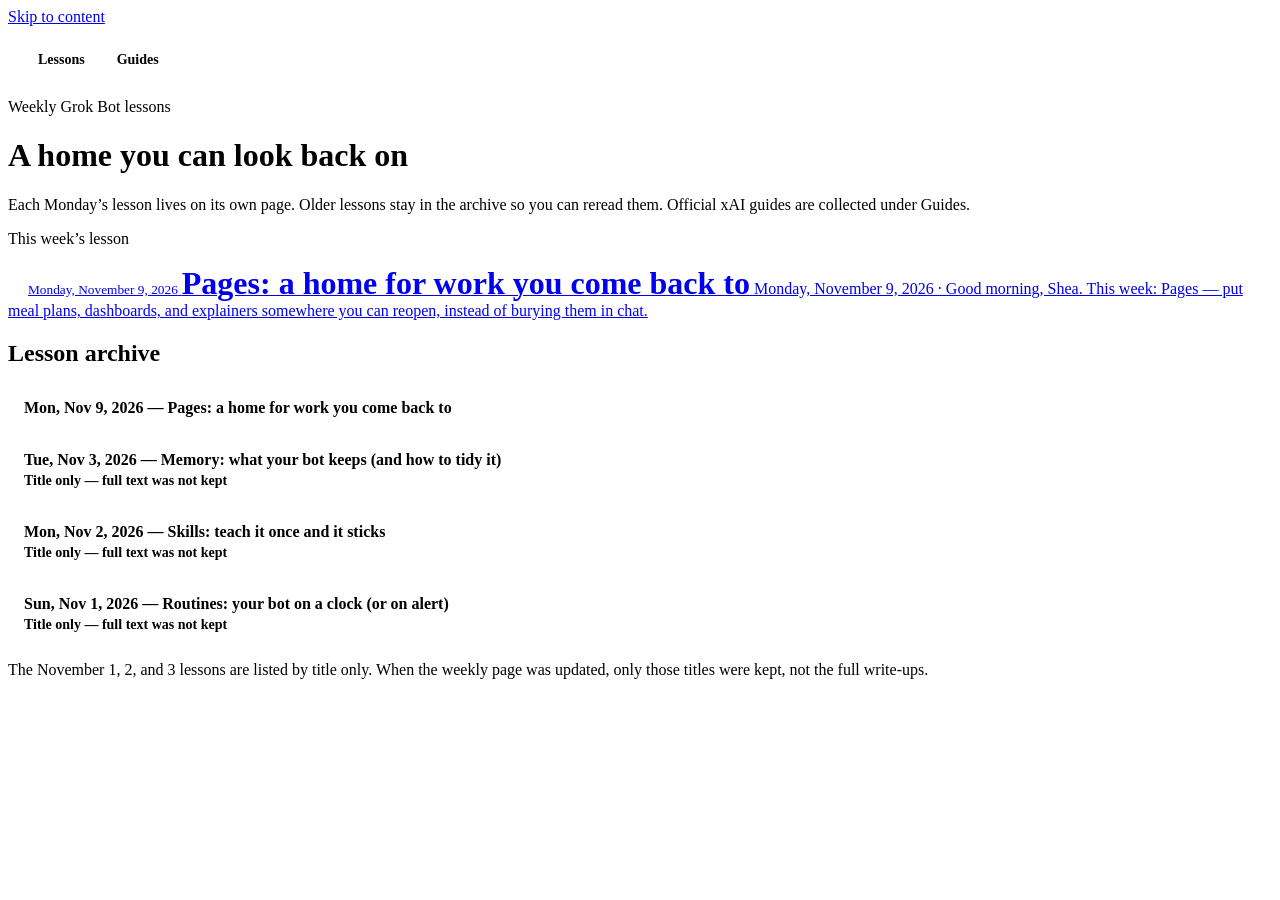
==== index.html @ fba918f9 "Move grok-lessons out of workout-app into its own repo" ====
<!doctype html>
<html lang="en">
<head>
<meta charset="utf-8">
<meta name="viewport" content="width=device-width, initial-scale=1">
<meta name="theme-color" content="#f4efe6" media="(prefers-color-scheme: light)">
<meta name="theme-color" content="#161310" media="(prefers-color-scheme: dark)">
<meta name="color-scheme" content="light dark">
<meta name="description" content="Archive of weekly Grok Bot lessons, newest first.">
<title>Grok Bot weekly lessons</title>
<link rel="icon" href="shelf/favicon.svg" type="image/svg+xml">
<link rel="preconnect" href="https://fonts.googleapis.com">
<link rel="preconnect" href="https://fonts.gstatic.com" crossorigin>
<link href="https://fonts.googleapis.com/css2?family=Caveat:wght@600;700&family=Cinzel:wght@600;700&family=Nunito:wght@400;600;700;800&family=Playfair+Display:ital,wght@0,700;0,900;1,700&display=swap" rel="stylesheet">
<link rel="stylesheet" href="shelf/base.css">
<link rel="stylesheet" href="shelf/doc.css">
<link rel="stylesheet" href="lessons.css">
<script src="shelf/theme-init.js"></script>
</head>
<body data-root="./">
<a class="skip" href="#main">Skip to content</a>
<nav class="local-nav wrap" aria-label="Lessons and guides"><a href="./" aria-current="page">Lessons</a><a href="guides/">Guides</a></nav>

<main>
  <header class="wrap hero-block" id="main">
    <p class="kicker">Weekly Grok Bot lessons</p>
    <h1>A home you can look back on</h1>
    <p class="lede">Each Monday’s lesson lives on its own page. Older lessons stay in the archive so you can reread them. Official xAI guides are collected under Guides.</p>
  </header>
  <section class="wrap block">
    <p class="kicker">This week’s lesson</p>
    <a class="link-card latest" href="2026-11-09/">
      <small>Monday, November 9, 2026</small>
      <strong>Pages: a home for work you come back to</strong>
      <span>Monday, November 9, 2026 · Good morning, Shea. This week: Pages — put meal plans, dashboards, and explainers somewhere you can reopen, instead of burying them in chat.</span>
    </a>
  </section>
  <section class="wrap block">
    <h2>Lesson archive</h2>
    <ol class="archive-list">
      <li><a href="2026-11-09/"><time datetime="2026-11-09">Mon, Nov 9, 2026</time> — Pages: a home for work you come back to</a></li><li><a href="2026-11-03/"><time datetime="2026-11-03">Tue, Nov 3, 2026</time> — Memory: what your bot keeps (and how to tidy it)</a> <span class="meta">Title only — full text was not kept</span></li><li><a href="2026-11-02/"><time datetime="2026-11-02">Mon, Nov 2, 2026</time> — Skills: teach it once and it sticks</a> <span class="meta">Title only — full text was not kept</span></li><li><a href="2026-11-01/"><time datetime="2026-11-01">Sun, Nov 1, 2026</time> — Routines: your bot on a clock (or on alert)</a> <span class="meta">Title only — full text was not kept</span></li>
    </ol>
    <p class="prose">The November 1, 2, and 3 lessons are listed by title only. When the weekly page was updated, only those titles were kept, not the full write-ups.</p>
  </section>
</main>

<script type="module" src="shelf/nav.js"></script>
</body>
</html>
---- lessons.css ----
.local-nav { display:flex; gap:8px; padding:12px 18px 0; }
.local-nav a {
  display:inline-flex; align-items:center; min-height:36px; padding:4px 12px;
  border-radius:999px; text-decoration:none; color:var(--ink); font-weight:800; font-size:14px;
  border:1.5px solid var(--line); background:var(--card);
}
.local-nav a[aria-current="page"] { background:var(--ink); color:var(--paper); border-color:var(--ink); }
.latest { gap:8px; padding:18px 20px; }
.latest strong { font-family:var(--display); font-size:clamp(22px,4vw,32px); line-height:1.2; }
.archive-list { list-style:none; margin:0; padding:0; display:grid; gap:10px; }
.archive-list li {
  background:var(--card); border:1.5px solid var(--line); border-radius:16px; padding:12px 16px;
}
.archive-list a { color:var(--ink); text-decoration:none; font-weight:700; }
.archive-list a:hover { color:var(--sky); }
.archive-list .meta { display:block; margin-top:4px; color:var(--soft); font-weight:700; font-size:14px; }
.prompt {
  margin:8px 0 0; padding:12px 14px; white-space:pre-wrap; overflow-wrap:anywhere;
  font: 15px/1.5 ui-monospace, SFMono-Regular, Menlo, Consolas, monospace;
  background:var(--paper-2); border-radius:12px; border:1.5px solid var(--line);
}
.guides-group { margin: 0 0 28px; }
.guides-group h2 { margin-bottom: 8px; }
.guide-table td, .guide-table th { font-size: 15px; }
.note-box { margin: 0 0 18px; }
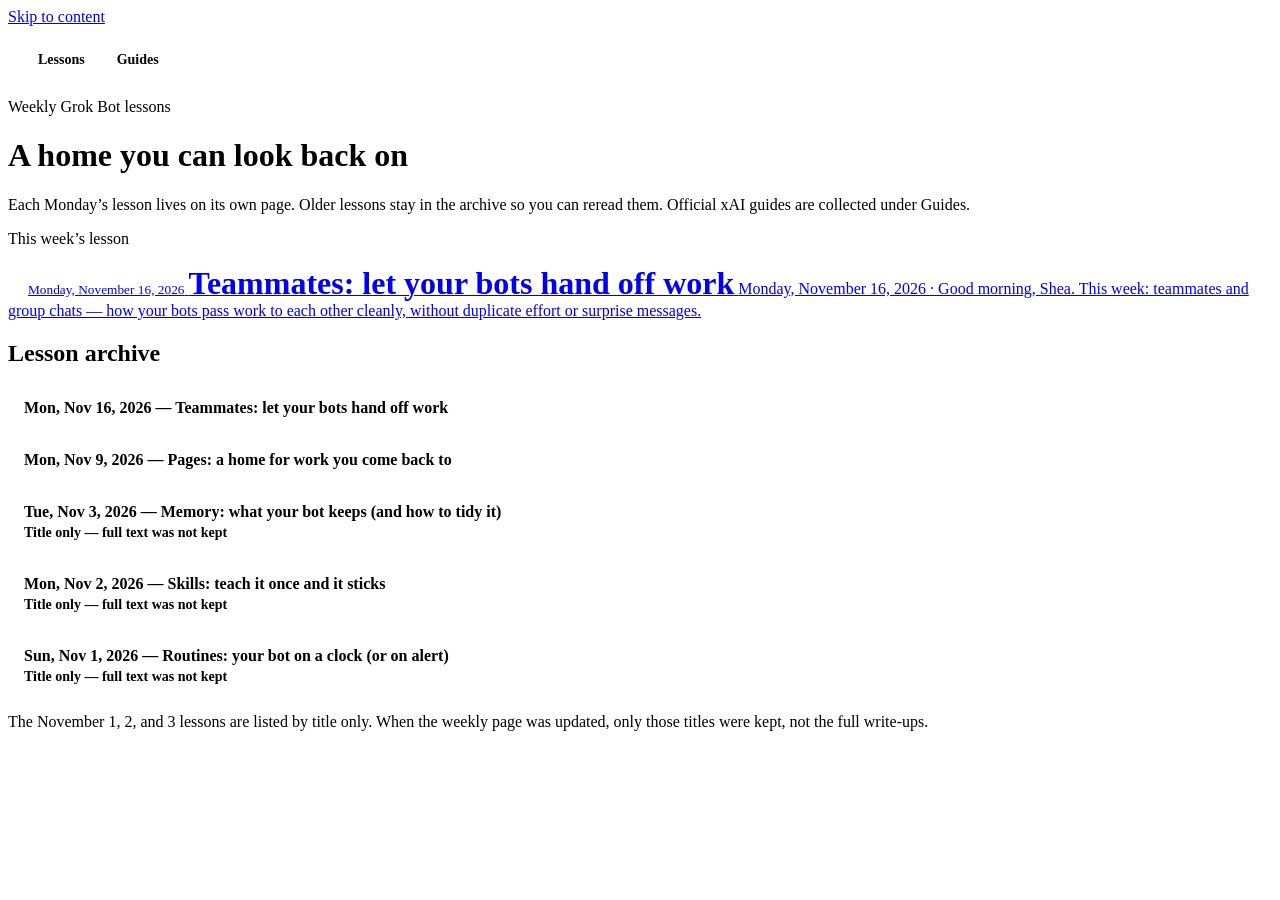
==== commit 70c42c0c: "Add Nov 16, 2026 lesson: Teammates; add 6 new official guides" ====
--- a/index.html
+++ b/index.html
@@ -29,16 +29,16 @@
   </header>
   <section class="wrap block">
     <p class="kicker">This week’s lesson</p>
-    <a class="link-card latest" href="2026-11-09/">
-      <small>Monday, November 9, 2026</small>
-      <strong>Pages: a home for work you come back to</strong>
-      <span>Monday, November 9, 2026 · Good morning, Shea. This week: Pages — put meal plans, dashboards, and explainers somewhere you can reopen, instead of burying them in chat.</span>
+    <a class="link-card latest" href="2026-11-16/">
+      <small>Monday, November 16, 2026</small>
+      <strong>Teammates: let your bots hand off work</strong>
+      <span>Monday, November 16, 2026 · Good morning, Shea. This week: teammates and group chats — how your bots pass work to each other cleanly, without duplicate effort or surprise messages.</span>
     </a>
   </section>
   <section class="wrap block">
     <h2>Lesson archive</h2>
     <ol class="archive-list">
-      <li><a href="2026-11-09/"><time datetime="2026-11-09">Mon, Nov 9, 2026</time> — Pages: a home for work you come back to</a></li><li><a href="2026-11-03/"><time datetime="2026-11-03">Tue, Nov 3, 2026</time> — Memory: what your bot keeps (and how to tidy it)</a> <span class="meta">Title only — full text was not kept</span></li><li><a href="2026-11-02/"><time datetime="2026-11-02">Mon, Nov 2, 2026</time> — Skills: teach it once and it sticks</a> <span class="meta">Title only — full text was not kept</span></li><li><a href="2026-11-01/"><time datetime="2026-11-01">Sun, Nov 1, 2026</time> — Routines: your bot on a clock (or on alert)</a> <span class="meta">Title only — full text was not kept</span></li>
+      <li><a href="2026-11-16/"><time datetime="2026-11-16">Mon, Nov 16, 2026</time> — Teammates: let your bots hand off work</a></li><li><a href="2026-11-09/"><time datetime="2026-11-09">Mon, Nov 9, 2026</time> — Pages: a home for work you come back to</a></li><li><a href="2026-11-03/"><time datetime="2026-11-03">Tue, Nov 3, 2026</time> — Memory: what your bot keeps (and how to tidy it)</a> <span class="meta">Title only — full text was not kept</span></li><li><a href="2026-11-02/"><time datetime="2026-11-02">Mon, Nov 2, 2026</time> — Skills: teach it once and it sticks</a> <span class="meta">Title only — full text was not kept</span></li><li><a href="2026-11-01/"><time datetime="2026-11-01">Sun, Nov 1, 2026</time> — Routines: your bot on a clock (or on alert)</a> <span class="meta">Title only — full text was not kept</span></li>
     </ol>
     <p class="prose">The November 1, 2, and 3 lessons are listed by title only. When the weekly page was updated, only those titles were kept, not the full write-ups.</p>
   </section>
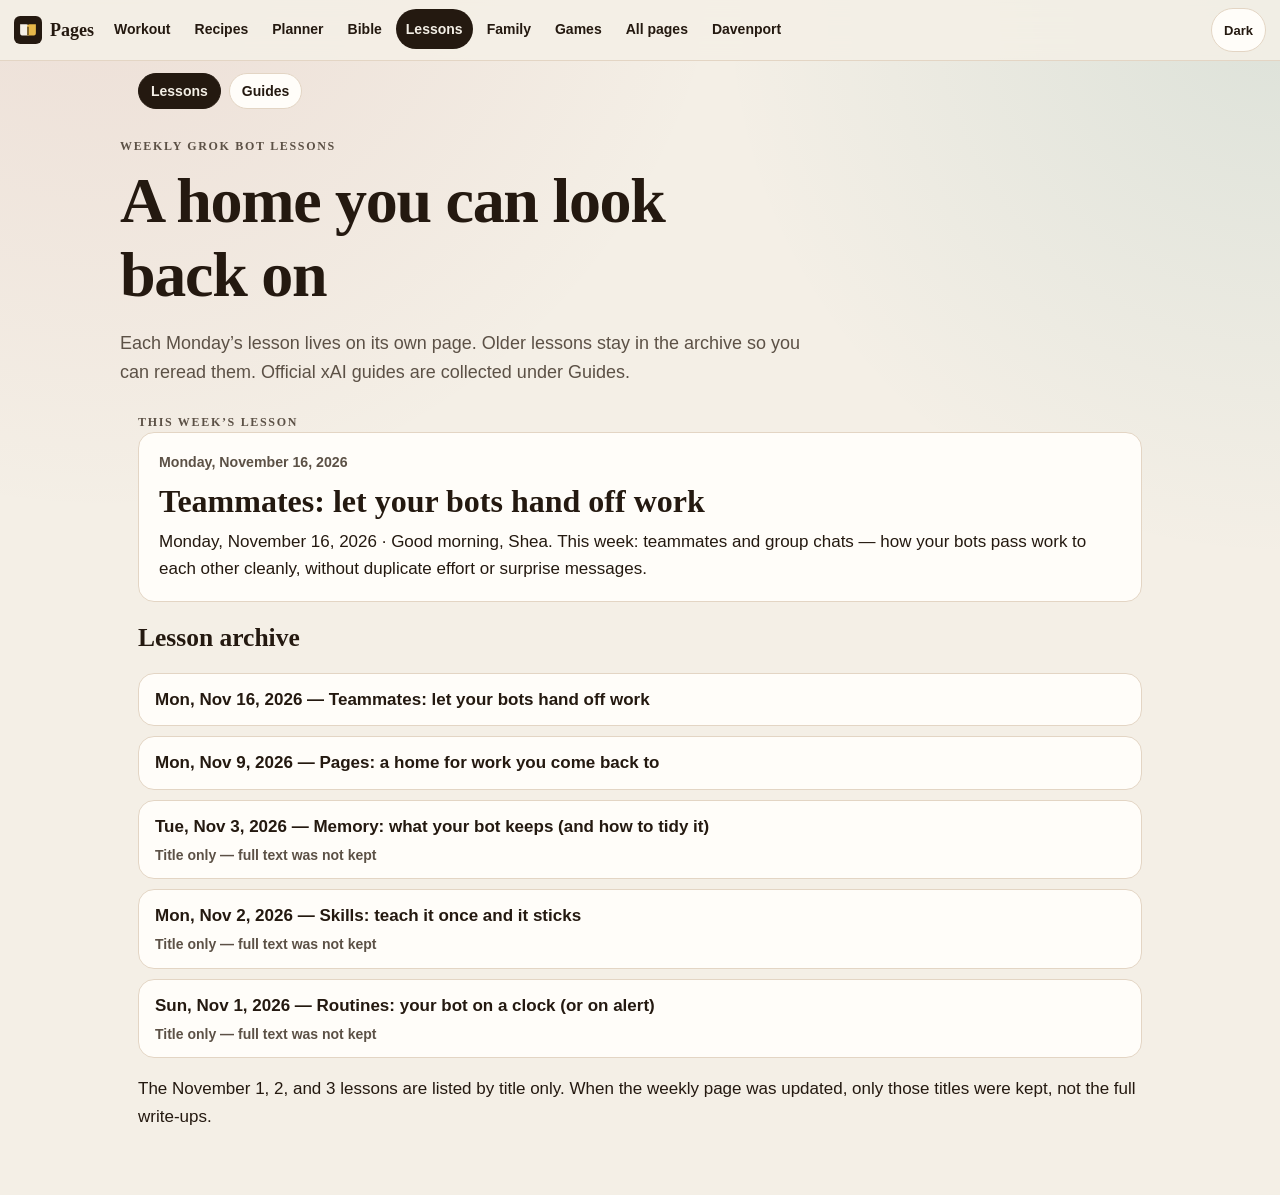
==== commit 18d75b66: "Align the lesson site with current web guidance. Keep the existing colors, type, and home-page layou" ====
--- a/index.html
+++ b/index.html
@@ -2,10 +2,13 @@
 <html lang="en">
 <head>
 <meta charset="utf-8">
-<meta name="viewport" content="width=device-width, initial-scale=1">
+<meta name="viewport" content="width=device-width, initial-scale=1, viewport-fit=cover">
 <meta name="theme-color" content="#f4efe6" media="(prefers-color-scheme: light)">
 <meta name="theme-color" content="#161310" media="(prefers-color-scheme: dark)">
 <meta name="color-scheme" content="light dark">
+<script>
+try{var t=localStorage.getItem("shelf-theme");if(t==="light"||t==="dark")document.querySelector('meta[name="color-scheme"]').content=t;}catch(e){}
+</script>
 <meta name="description" content="Archive of weekly Grok Bot lessons, newest first.">
 <title>Grok Bot weekly lessons</title>
 <link rel="icon" href="shelf/favicon.svg" type="image/svg+xml">
@@ -15,20 +18,24 @@
 <link rel="stylesheet" href="shelf/base.css">
 <link rel="stylesheet" href="shelf/doc.css">
 <link rel="stylesheet" href="lessons.css">
-<script src="shelf/theme-init.js"></script>
 </head>
 <body data-root="./">
-<a class="skip" href="#main">Skip to content</a>
-<nav class="local-nav wrap" aria-label="Lessons and guides"><a href="./" aria-current="page">Lessons</a><a href="guides/">Guides</a></nav>
+<a class="skip" href="#content">Skip to content</a>
+<header class="site">
+  <a class="brand" href="https://shea-nelson.github.io/"><img src="shelf/favicon.svg" alt="" width="28" height="28"><span>Pages</span></a>
+  <nav aria-label="Pages on this site"><ul role="list"><li><a href="https://shea-nelson.github.io/workout-app/">Workout</a></li><li><a href="https://shea-nelson.github.io/kitchen/recipes/">Recipes</a></li><li><a href="https://shea-nelson.github.io/kitchen/planner/">Planner</a></li><li><a href="https://shea-nelson.github.io/bible-study/bible/">Bible</a></li><li><a href="https://shea-nelson.github.io/grok-lessons/" aria-current="page">Lessons</a></li><li><a href="https://shea-nelson.github.io/family-time/">Family</a></li><li><a href="https://shea-nelson.github.io/game-library/">Games</a></li><li><a href="https://shea-nelson.github.io/">All pages</a></li><li><a href="https://shea-nelson.github.io/davenport-table/" target="_blank" rel="noopener noreferrer">Davenport<span class="sr"> (opens in a new tab)</span></a></li></ul></nav>
+  <button type="button" class="theme-btn"><span class="when-light">Dark</span><span class="when-dark">Light</span></button>
+</header>
+<nav class="local-nav wrap" aria-label="Lessons and guides"><ul role="list"><li><a href="./" aria-current="page">Lessons</a></li><li><a href="guides/">Guides</a></li></ul></nav>
 
 <main>
-  <header class="wrap hero-block" id="main">
+  <header class="wrap hero-block">
     <p class="kicker">Weekly Grok Bot lessons</p>
-    <h1>A home you can look back on</h1>
+    <h1 id="content" tabindex="-1">A home you can look back on</h1>
     <p class="lede">Each Monday’s lesson lives on its own page. Older lessons stay in the archive so you can reread them. Official xAI guides are collected under Guides.</p>
   </header>
   <section class="wrap block">
-    <p class="kicker">This week’s lesson</p>
+    <h2 class="kicker">This week’s lesson</h2>
     <a class="link-card latest" href="2026-11-16/">
       <small>Monday, November 16, 2026</small>
       <strong>Teammates: let your bots hand off work</strong>
@@ -37,7 +44,7 @@
   </section>
   <section class="wrap block">
     <h2>Lesson archive</h2>
-    <ol class="archive-list">
+    <ol class="archive-list" role="list">
       <li><a href="2026-11-16/"><time datetime="2026-11-16">Mon, Nov 16, 2026</time> — Teammates: let your bots hand off work</a></li><li><a href="2026-11-09/"><time datetime="2026-11-09">Mon, Nov 9, 2026</time> — Pages: a home for work you come back to</a></li><li><a href="2026-11-03/"><time datetime="2026-11-03">Tue, Nov 3, 2026</time> — Memory: what your bot keeps (and how to tidy it)</a> <span class="meta">Title only — full text was not kept</span></li><li><a href="2026-11-02/"><time datetime="2026-11-02">Mon, Nov 2, 2026</time> — Skills: teach it once and it sticks</a> <span class="meta">Title only — full text was not kept</span></li><li><a href="2026-11-01/"><time datetime="2026-11-01">Sun, Nov 1, 2026</time> — Routines: your bot on a clock (or on alert)</a> <span class="meta">Title only — full text was not kept</span></li>
     </ol>
     <p class="prose">The November 1, 2, and 3 lessons are listed by title only. When the weekly page was updated, only those titles were kept, not the full write-ups.</p>
--- a/shelf/base.css
+++ b/shelf/base.css
@@ -0,0 +1,234 @@
+:root {
+  --paper: #f4efe6;
+  --paper-2: #fffaf3;
+  --ink: #241910;
+  --soft: #5c5146;
+  --line: #e3d5c4;
+  --card: #fffdf9;
+  --coral: #a33b3a;
+  --teal: #0c6b66;
+  --gold: #8a5a00;
+  --gold-fill: #e7b84a;
+  --violet: #5a449f;
+  --sky: #1a56b0;
+  --sea: #c9e7ef;
+  --land: #f3e5c4;
+  --land-edge: #d9c79c;
+  --tint-c: rgba(163, 59, 58, .1);
+  --tint-t: rgba(12, 107, 102, .1);
+  --tint-g: rgba(138, 90, 0, .12);
+  --tint-v: rgba(90, 68, 159, .1);
+  --shadow: 0 12px 32px rgba(48, 28, 12, .08);
+  --on-coral: #fff;
+  --on-teal: #fff;
+  --on-violet: #fff;
+  --display: "Playfair Display", Georgia, "Times New Roman", serif;
+  --sans: "Nunito", "Segoe UI", sans-serif;
+  --hand: "Caveat", "Segoe Script", cursive;
+  --kicker: "Cinzel", Georgia, serif;
+  --serif: "Noto Serif", Georgia, serif;
+  --hebrew: "Noto Serif Hebrew", "Times New Roman", serif;
+  --radius: 18px;
+  --header: 64px;
+  /* Follow the system unless the toggle pins <meta name="color-scheme">. */
+  color-scheme: light dark;
+}
+/* A stored light override wins over a dark system preference. */
+:root:has(> head > meta[name="color-scheme"][content="light"]) {
+  color-scheme: light;
+}
+@media (prefers-color-scheme: dark) {
+  :root:not(:has(> head > meta[name="color-scheme"][content="light"])) {
+    --paper: #161310;
+    --paper-2: #221c17;
+    --ink: #f6efe6;
+    --soft: #d0c1b0;
+    --line: #3c332b;
+    --card: #2a241e;
+    --coral: #ff9b93;
+    --teal: #5ee0d6;
+    --gold: #ffcc70;
+    --gold-fill: #e7b84a;
+    --violet: #d2c4ff;
+    --sky: #9ecbff;
+    --sea: #16384a;
+    --land: #3a3426;
+    --land-edge: #5b5240;
+    --tint-c: rgba(255, 155, 147, .16);
+    --tint-t: rgba(94, 224, 214, .14);
+    --tint-g: rgba(255, 204, 112, .16);
+    --tint-v: rgba(210, 196, 255, .16);
+    --shadow: 0 12px 32px rgba(0, 0, 0, .35);
+    --on-coral: #2a0d0c;
+    --on-teal: #062221;
+    --on-violet: #1a1233;
+    color-scheme: dark;
+  }
+}
+/* Same dark tokens when the visitor pins dark against a light system setting. */
+:root:has(> head > meta[name="color-scheme"][content="dark"]) {
+  --paper: #161310;
+  --paper-2: #221c17;
+  --ink: #f6efe6;
+  --soft: #d0c1b0;
+  --line: #3c332b;
+  --card: #2a241e;
+  --coral: #ff9b93;
+  --teal: #5ee0d6;
+  --gold: #ffcc70;
+  --gold-fill: #e7b84a;
+  --violet: #d2c4ff;
+  --sky: #9ecbff;
+  --sea: #16384a;
+  --land: #3a3426;
+  --land-edge: #5b5240;
+  --tint-c: rgba(255, 155, 147, .16);
+  --tint-t: rgba(94, 224, 214, .14);
+  --tint-g: rgba(255, 204, 112, .16);
+  --tint-v: rgba(210, 196, 255, .16);
+  --shadow: 0 12px 32px rgba(0, 0, 0, .35);
+  --on-coral: #2a0d0c;
+  --on-teal: #062221;
+  --on-violet: #1a1233;
+  color-scheme: dark;
+}
+* { box-sizing: border-box; }
+html { scroll-behavior: smooth; }
+body {
+  margin: 0;
+  background:
+    radial-gradient(circle at 8% -10%, var(--tint-c), transparent 36%),
+    radial-gradient(circle at 100% 0%, var(--tint-t), transparent 32%),
+    var(--paper);
+  color: var(--ink);
+  font: 17px/1.6 var(--sans);
+  min-height: 100vh;
+  text-size-adjust: 100%;
+}
+img { max-width: 100%; height: auto; }
+a { color: var(--sky); text-underline-offset: 3px; text-decoration-thickness: 1.5px; }
+a:hover { text-decoration-thickness: 2px; }
+:focus-visible { outline: 3px solid var(--sky); outline-offset: 3px; }
+.skip {
+  position: absolute; left: 12px; top: 8px; z-index: 100;
+  transform: translateY(-140%);
+  background: var(--ink); color: var(--paper); padding: 10px 14px; border-radius: 10px; font-weight: 800;
+}
+.skip:focus { transform: none; }
+.sr:where(:not(:focus-within, :active)) {
+  position: absolute; width: 1px; height: 1px; padding: 0; margin: -1px; overflow: hidden;
+  clip-path: inset(50%); white-space: nowrap; border: 0;
+}
+header.site {
+  position: sticky; top: 0; z-index: 40;
+  display: flex; align-items: center; gap: 10px;
+  max-width: 100%;
+  padding: calc(8px + env(safe-area-inset-top)) 14px 8px;
+  background: color-mix(in srgb, var(--paper) 88%, transparent);
+  backdrop-filter: blur(14px);
+  border-bottom: 1px solid var(--line);
+  overflow-x: clip;
+}
+.brand {
+  display: flex; align-items: center; gap: 8px; text-decoration: none; color: var(--ink); font-weight: 800;
+  min-height: 44px; flex: 0 0 auto;
+}
+.brand img { width: 28px; height: 28px; }
+.brand span { font-family: var(--display); font-size: 18px; }
+header.site nav {
+  overflow-x: auto; flex: 1; min-width: 0;
+  scrollbar-width: thin; padding-bottom: 2px;
+}
+header.site nav ul {
+  display: flex; gap: 4px; list-style: none; margin: 0; padding: 0; min-width: min-content;
+}
+header.site nav li { display: flex; }
+header.site nav a {
+  flex: 0 0 auto; color: var(--ink); text-decoration: none; font-weight: 800; font-size: 14px;
+  min-height: 40px; display: inline-flex; align-items: center; padding: 0 10px; border-radius: 999px;
+}
+header.site nav a[aria-current="page"] { background: var(--ink); color: var(--paper); }
+header.site nav a:hover { background: var(--tint-g); }
+header.site nav a[aria-current="page"]:hover { background: var(--ink); }
+.theme-btn {
+  flex: 0 0 auto; min-height: 44px; min-width: 44px; border-radius: 999px;
+  border: 1.5px solid var(--line); background: var(--card); color: var(--ink);
+  font: 800 13px var(--sans); cursor: pointer; padding: 0 12px;
+}
+.theme-btn .when-dark { display: none; }
+@media (prefers-color-scheme: dark) {
+  :root:not(:has(> head > meta[name="color-scheme"][content="light"])) .theme-btn .when-light { display: none; }
+  :root:not(:has(> head > meta[name="color-scheme"][content="light"])) .theme-btn .when-dark { display: inline; }
+}
+:root:has(> head > meta[name="color-scheme"][content="dark"]) .theme-btn .when-light { display: none; }
+:root:has(> head > meta[name="color-scheme"][content="dark"]) .theme-btn .when-dark { display: inline; }
+main { max-width: 100%; padding-bottom: calc(48px + env(safe-area-inset-bottom)); overflow-x: clip; }
+main.bare { padding-bottom: 0; overflow: visible; }
+.wrap { max-width: 1040px; margin: 0 auto; padding: 0 18px; }
+.kicker {
+  font-family: var(--kicker); letter-spacing: .14em; text-transform: uppercase;
+  font-size: 12px; font-weight: 700; color: var(--soft); margin: 0; line-height: 1.6;
+}
+.hand { font-family: var(--hand); font-size: 26px; line-height: 1.2; margin: 0; }
+h1, h2, h3 { font-family: var(--display); line-height: 1.15; font-weight: 700; }
+h1 { font-size: clamp(34px, 8vw, 64px); margin: 8px 0; letter-spacing: -.02em; }
+#content { scroll-margin-top: 84px; }
+h1 em, .shine {
+  font-style: italic;
+  background: linear-gradient(90deg, var(--coral), var(--gold), var(--teal), var(--violet));
+  background-size: 200% 100%;
+  -webkit-background-clip: text; background-clip: text; color: transparent;
+  animation: shine 8s ease-in-out infinite alternate;
+}
+@keyframes shine { to { background-position: 100% 0; } }
+.lede { font-size: 18px; color: var(--soft); max-width: 68ch; }
+.btn, button.btn {
+  appearance: none; border: 0; cursor: pointer; font: 800 15px var(--sans);
+  min-height: 44px; padding: 10px 16px; border-radius: 14px; color: var(--on-coral);
+  background: var(--coral); box-shadow: 0 3px 0 rgba(0, 0, 0, .18);
+  touch-action: manipulation;
+}
+.btn.teal { background: var(--teal); color: var(--on-teal); }
+.btn.violet { background: var(--violet); color: var(--on-violet); }
+.btn.gold { background: var(--gold-fill); color: #2a2000; }
+.btn.ghost { background: transparent; color: var(--ink); border: 2px solid var(--line); box-shadow: none; }
+.btn-row { display: flex; flex-wrap: wrap; gap: 10px; }
+.chip, .pill {
+  display: inline-flex; align-items: center; gap: 6px; min-height: 40px;
+  border-radius: 999px; padding: 6px 12px; border: 1.5px solid var(--line);
+  background: var(--card); color: var(--ink); font-weight: 800; font-size: 14px; text-decoration: none;
+}
+button.chip { font: 800 14px var(--sans); cursor: pointer; touch-action: manipulation; }
+button.chip[aria-pressed="true"] { background: var(--teal); border-color: var(--teal); color: var(--on-teal); }
+.tag {
+  display: inline-flex; align-items: center; gap: 6px; border-radius: 999px; padding: 2px 10px;
+  font-size: 11px; font-weight: 800; letter-spacing: .06em; text-transform: uppercase;
+}
+.tag.v { background: var(--tint-t); color: var(--teal); }
+.tag.b { background: var(--tint-g); color: var(--gold); }
+.tag.d { background: var(--tint-v); color: var(--violet); }
+.tag.l { background: var(--tint-c); color: var(--coral); }
+.card {
+  background: var(--card); border: 1.5px solid var(--line); border-radius: var(--radius); padding: 16px 18px;
+}
+.note { color: var(--soft); font-size: 14px; }
+.ok { color: var(--teal); font-weight: 800; }
+.loading { color: var(--soft); padding: 28px 18px; }
+.noscript {
+  margin: 18px; padding: 14px 16px; border-radius: 14px; background: var(--tint-g);
+}
+@media (prefers-reduced-motion: reduce) {
+  html { scroll-behavior: auto; }
+  *, *::before, *::after {
+    animation: none !important; transition: none !important;
+  }
+  h1 em, .shine { animation: none; }
+  .reveal { opacity: 1 !important; transform: none !important; }
+}
+@media print {
+  header.site, .noprint, .skip, .theme-btn { display: none !important; }
+  body { background: #fff !important; color: #111 !important; }
+  a, h1 em, .shine { color: #111 !important; -webkit-text-fill-color: #111 !important; background: none !important; }
+  .card, .reveal { break-inside: avoid; box-shadow: none !important; }
+  .reveal { opacity: 1 !important; transform: none !important; }
+}
--- a/shelf/doc.css
+++ b/shelf/doc.css
@@ -0,0 +1,98 @@
+.hero-block { padding: 28px 0 8px; }
+.hero-block h1 { max-width: 18ch; }
+.doc { display: grid; gap: 8px; min-width: 0; max-width: 100%; }
+.doc > * { min-width: 0; max-width: 100%; }
+.prose, .doc a, td, .link-card { overflow-wrap: anywhere; }
+.doc section.block { padding: 22px 0 6px; scroll-margin-top: 84px; }
+.doc h2 { font-size: clamp(26px, 5vw, 36px); margin: 4px 0 10px; }
+.doc h3 { font-size: 22px; margin: 18px 0 8px; }
+.doc .prose { margin: 0 0 12px; max-width: 75ch; }
+.toc { display: flex; flex-wrap: wrap; gap: 6px; margin: 8px 0 4px; }
+.stack { display: grid; gap: 12px; }
+.rowcard {
+  display: grid; gap: 4px; padding: 14px 16px; border-radius: var(--radius);
+  background: var(--card); border: 1.5px solid var(--line);
+}
+.rowcard .lead { font-family: var(--hand); font-size: 22px; color: var(--coral); }
+.rowcard strong { font-family: var(--display); font-size: 20px; }
+.callout {
+  border-radius: var(--radius); padding: 14px 16px; background: var(--tint-t); border: 1.5px solid transparent;
+}
+.callout.warning { background: var(--tint-g); }
+.callout .leadline { font-weight: 800; display: block; margin-bottom: 4px; }
+.quote {
+  margin: 0; padding: 8px 8px 8px 18px; border-left: 4px solid var(--gold-fill);
+  font-family: var(--display); font-style: italic; font-size: 22px;
+}
+.quote cite { display: block; margin-top: 6px; font: 700 13px var(--sans); font-style: normal; color: var(--soft); }
+.steps { list-style: none; margin: 0; padding: 0; display: grid; gap: 10px; counter-reset: step; }
+.steps li {
+  display: grid; grid-template-columns: auto 1fr; gap: 10px; align-items: start;
+  background: var(--card); border: 1.5px solid var(--line); border-radius: 16px; padding: 12px;
+}
+.steps li::before {
+  counter-increment: step; content: counter(step);
+  width: 36px; height: 36px; border-radius: 10px; display: grid; place-items: center;
+  background: var(--gold-fill); color: #2a2000; font-family: var(--display); font-weight: 900;
+}
+.check { display: flex; gap: 10px; align-items: flex-start; margin-top: 8px; font-weight: 800; }
+.check input, .steps input { width: 22px; height: 22px; margin-top: 2px; accent-color: var(--teal); }
+.bullets { margin: 0; padding-left: 1.2em; }
+.bullets li { margin: 0 0 6px; }
+.props { display: grid; gap: 8px; margin: 0; }
+.props div { display: grid; gap: 2px; background: var(--card); border: 1.5px solid var(--line); border-radius: 14px; padding: 10px 12px; }
+.props dt { font-size: 12px; font-weight: 800; letter-spacing: .08em; text-transform: uppercase; color: var(--soft); }
+.props dd { margin: 0; font-weight: 800; }
+.table-wrap { overflow: auto; max-inline-size: 100%; }
+table.data { width: 100%; border-collapse: collapse; }
+table.data th, table.data td { text-align: left; vertical-align: top; padding: 8px 10px; border-bottom: 1px solid var(--line); }
+table.data th { font-size: 12px; letter-spacing: .06em; text-transform: uppercase; color: var(--soft); }
+.tone { font-weight: 800; border-radius: 999px; padding: 2px 8px; }
+.tone-success { background: var(--tint-t); color: var(--teal); }
+.tone-warning { background: var(--tint-g); color: var(--gold); }
+.link-grid { display: grid; grid-template-columns: repeat(auto-fill, minmax(220px, 1fr)); gap: 10px; }
+.link-card {
+  display: flex; flex-direction: column; gap: 4px; text-decoration: none; color: var(--ink);
+  background: var(--card); border: 1.5px solid var(--line); border-radius: 16px; padding: 12px 14px; min-height: 44px;
+}
+.link-card:hover { border-color: var(--sky); }
+.link-grid.follow { margin-top: 14px; }
+.link-card small { color: var(--soft); font-weight: 700; }
+.grid-block { display: grid; gap: 14px; }
+.seg { display: flex; flex-wrap: wrap; gap: 6px; margin: 8px 0; }
+.month {
+  background: var(--card); border: 1.5px solid var(--line); border-radius: var(--radius); padding: 12px;
+}
+.month h3 { margin: 0 0 8px; font-size: 22px; }
+.cal { display: grid; grid-template-columns: repeat(7, 1fr); gap: 4px; }
+.cal span, .cal .day {
+  min-height: 52px; border-radius: 8px; padding: 4px; font-size: 12px; background: var(--paper);
+}
+.cal .dow { min-height: 0; text-align: center; font-weight: 800; color: var(--soft); background: transparent; font-size: 11px; }
+.cal .day strong { display: block; font-size: 13px; }
+.cal .day.has { background: var(--tint-t); }
+.cal .day em { font-style: normal; display: block; font-weight: 700; line-height: 1.25; }
+.sources { margin-top: 28px; font-size: 14px; color: var(--soft); }
+.sources a { word-break: break-all; }
+@media (max-width: 720px) {
+  table.data thead { display: none; }
+  table.data, table.data tbody, table.data tr, table.data td { display: block; width: 100%; }
+  table.data tr {
+    margin: 0 0 12px; border: 1.5px solid var(--line); border-radius: 16px; padding: 8px 10px; background: var(--card);
+  }
+  table.data tr[hidden] { display: none; }
+  table.data td { border: 0; display: grid; grid-template-columns: minmax(92px, 38%) 1fr; gap: 6px; padding: 6px 4px; }
+  table.data td[data-label]::before { content: attr(data-label) ": "; font-weight: 800; color: var(--soft); font-size: 12px; }
+}
+@media (min-width: 800px) {
+  .grid-block[data-cols="2"] { grid-template-columns: 1fr 1fr; }
+  .grid-block[data-cols="3"] { grid-template-columns: 1fr 1fr 1fr; }
+}
+@media print {
+  .seg, .check { display: none !important; }
+  table.data tr { display: table-row !important; }
+  table.data tr[hidden] { display: none !important; }
+  table.data td { display: table-cell !important; }
+  table.data thead { display: table-header-group; position: static; width: auto; height: auto; }
+  .table-wrap { overflow: visible; }
+}
--- a/lessons.css
+++ b/lessons.css
@@ -1,5 +1,6 @@
 
-.local-nav { display:flex; gap:8px; padding:12px 18px 0; }
+.local-nav { padding:12px 18px 0; }
+.local-nav ul { display:flex; gap:8px; list-style:none; margin:0; padding:0; }
 .local-nav a {
   display:inline-flex; align-items:center; min-height:36px; padding:4px 12px;
   border-radius:999px; text-decoration:none; color:var(--ink); font-weight:800; font-size:14px;
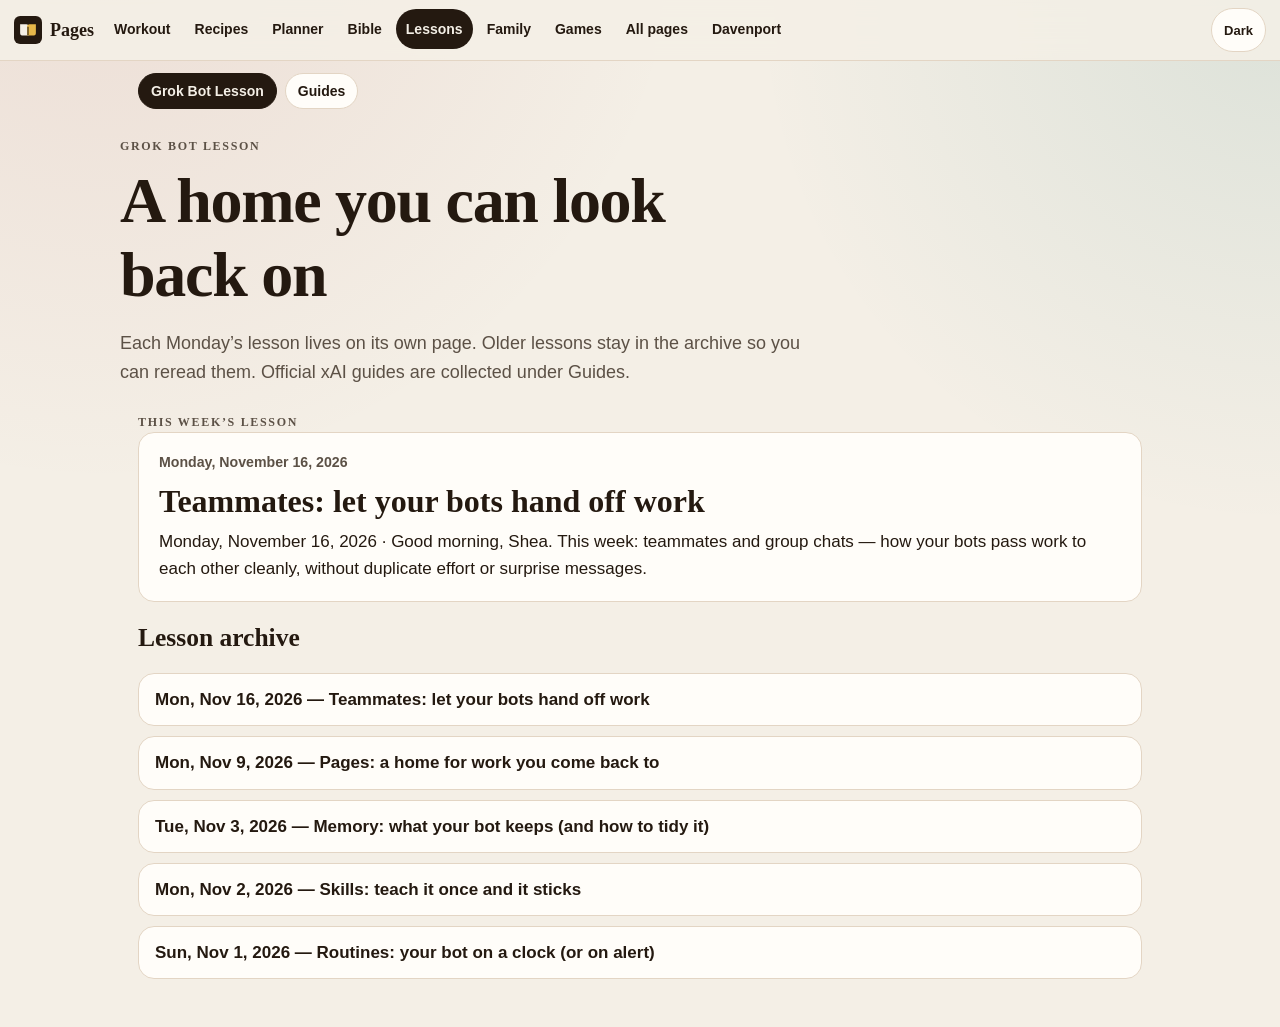
==== commit c25f038b: "docs(lessons): rename site to Grok Bot Lesson and restore early lessons Rename visible branding to G" ====
--- a/index.html
+++ b/index.html
@@ -9,8 +9,8 @@
 <script>
 try{var t=localStorage.getItem("shelf-theme");if(t==="light"||t==="dark")document.querySelector('meta[name="color-scheme"]').content=t;}catch(e){}
 </script>
-<meta name="description" content="Archive of weekly Grok Bot lessons, newest first.">
-<title>Grok Bot weekly lessons</title>
+<meta name="description" content="Grok Bot Lesson archive, newest first.">
+<title>Grok Bot Lesson</title>
 <link rel="icon" href="shelf/favicon.svg" type="image/svg+xml">
 <link rel="preconnect" href="https://fonts.googleapis.com">
 <link rel="preconnect" href="https://fonts.gstatic.com" crossorigin>
@@ -18,6 +18,11 @@
 <link rel="stylesheet" href="shelf/base.css">
 <link rel="stylesheet" href="shelf/doc.css">
 <link rel="stylesheet" href="lessons.css">
+<link rel="apple-touch-icon" sizes="180x180" href="/grok-lessons/icons/apple-touch-icon.png">
+<link rel="manifest" href="/grok-lessons/manifest.webmanifest">
+<meta name="apple-mobile-web-app-title" content="Grok Bot Lesson">
+<meta name="apple-mobile-web-app-capable" content="yes">
+<meta name="mobile-web-app-capable" content="yes">
 </head>
 <body data-root="./">
 <a class="skip" href="#content">Skip to content</a>
@@ -26,31 +31,37 @@
   <nav aria-label="Pages on this site"><ul role="list"><li><a href="https://shea-nelson.github.io/workout-app/">Workout</a></li><li><a href="https://shea-nelson.github.io/kitchen/recipes/">Recipes</a></li><li><a href="https://shea-nelson.github.io/kitchen/planner/">Planner</a></li><li><a href="https://shea-nelson.github.io/bible-study/bible/">Bible</a></li><li><a href="https://shea-nelson.github.io/grok-lessons/" aria-current="page">Lessons</a></li><li><a href="https://shea-nelson.github.io/family-time/">Family</a></li><li><a href="https://shea-nelson.github.io/game-library/">Games</a></li><li><a href="https://shea-nelson.github.io/">All pages</a></li><li><a href="https://shea-nelson.github.io/davenport-table/" target="_blank" rel="noopener noreferrer">Davenport<span class="sr"> (opens in a new tab)</span></a></li></ul></nav>
   <button type="button" class="theme-btn"><span class="when-light">Dark</span><span class="when-dark">Light</span></button>
 </header>
-<nav class="local-nav wrap" aria-label="Lessons and guides"><ul role="list"><li><a href="./" aria-current="page">Lessons</a></li><li><a href="guides/">Guides</a></li></ul></nav>
+<nav class="local-nav wrap" aria-label="Grok Bot Lesson and guides"><ul role="list"><li><a href="./" aria-current="page">Grok Bot Lesson</a></li><li><a href="guides/">Guides</a></li></ul></nav>
 
 <main>
   <header class="wrap hero-block">
-    <p class="kicker">Weekly Grok Bot lessons</p>
+    <p class="kicker">Grok Bot Lesson</p>
     <h1 id="content" tabindex="-1">A home you can look back on</h1>
     <p class="lede">Each Monday’s lesson lives on its own page. Older lessons stay in the archive so you can reread them. Official xAI guides are collected under Guides.</p>
   </header>
   <section class="wrap block">
     <h2 class="kicker">This week’s lesson</h2>
+    <div id="latest-lesson">
     <a class="link-card latest" href="2026-11-16/">
       <small>Monday, November 16, 2026</small>
       <strong>Teammates: let your bots hand off work</strong>
       <span>Monday, November 16, 2026 · Good morning, Shea. This week: teammates and group chats — how your bots pass work to each other cleanly, without duplicate effort or surprise messages.</span>
     </a>
+    </div>
   </section>
   <section class="wrap block">
     <h2>Lesson archive</h2>
-    <ol class="archive-list" role="list">
-      <li><a href="2026-11-16/"><time datetime="2026-11-16">Mon, Nov 16, 2026</time> — Teammates: let your bots hand off work</a></li><li><a href="2026-11-09/"><time datetime="2026-11-09">Mon, Nov 9, 2026</time> — Pages: a home for work you come back to</a></li><li><a href="2026-11-03/"><time datetime="2026-11-03">Tue, Nov 3, 2026</time> — Memory: what your bot keeps (and how to tidy it)</a> <span class="meta">Title only — full text was not kept</span></li><li><a href="2026-11-02/"><time datetime="2026-11-02">Mon, Nov 2, 2026</time> — Skills: teach it once and it sticks</a> <span class="meta">Title only — full text was not kept</span></li><li><a href="2026-11-01/"><time datetime="2026-11-01">Sun, Nov 1, 2026</time> — Routines: your bot on a clock (or on alert)</a> <span class="meta">Title only — full text was not kept</span></li>
+    <ol class="archive-list" id="lesson-archive" role="list">
+      <li><a href="2026-11-16/"><time datetime="2026-11-16">Mon, Nov 16, 2026</time> — Teammates: let your bots hand off work</a></li>
+      <li><a href="2026-11-09/"><time datetime="2026-11-09">Mon, Nov 9, 2026</time> — Pages: a home for work you come back to</a></li>
+      <li><a href="2026-11-03/"><time datetime="2026-11-03">Tue, Nov 3, 2026</time> — Memory: what your bot keeps (and how to tidy it)</a></li>
+      <li><a href="2026-11-02/"><time datetime="2026-11-02">Mon, Nov 2, 2026</time> — Skills: teach it once and it sticks</a></li>
+      <li><a href="2026-11-01/"><time datetime="2026-11-01">Sun, Nov 1, 2026</time> — Routines: your bot on a clock (or on alert)</a></li>
     </ol>
-    <p class="prose">The November 1, 2, and 3 lessons are listed by title only. When the weekly page was updated, only those titles were kept, not the full write-ups.</p>
   </section>
 </main>
 
 <script type="module" src="shelf/nav.js"></script>
+<script type="module" src="index.js"></script>
 </body>
 </html>
